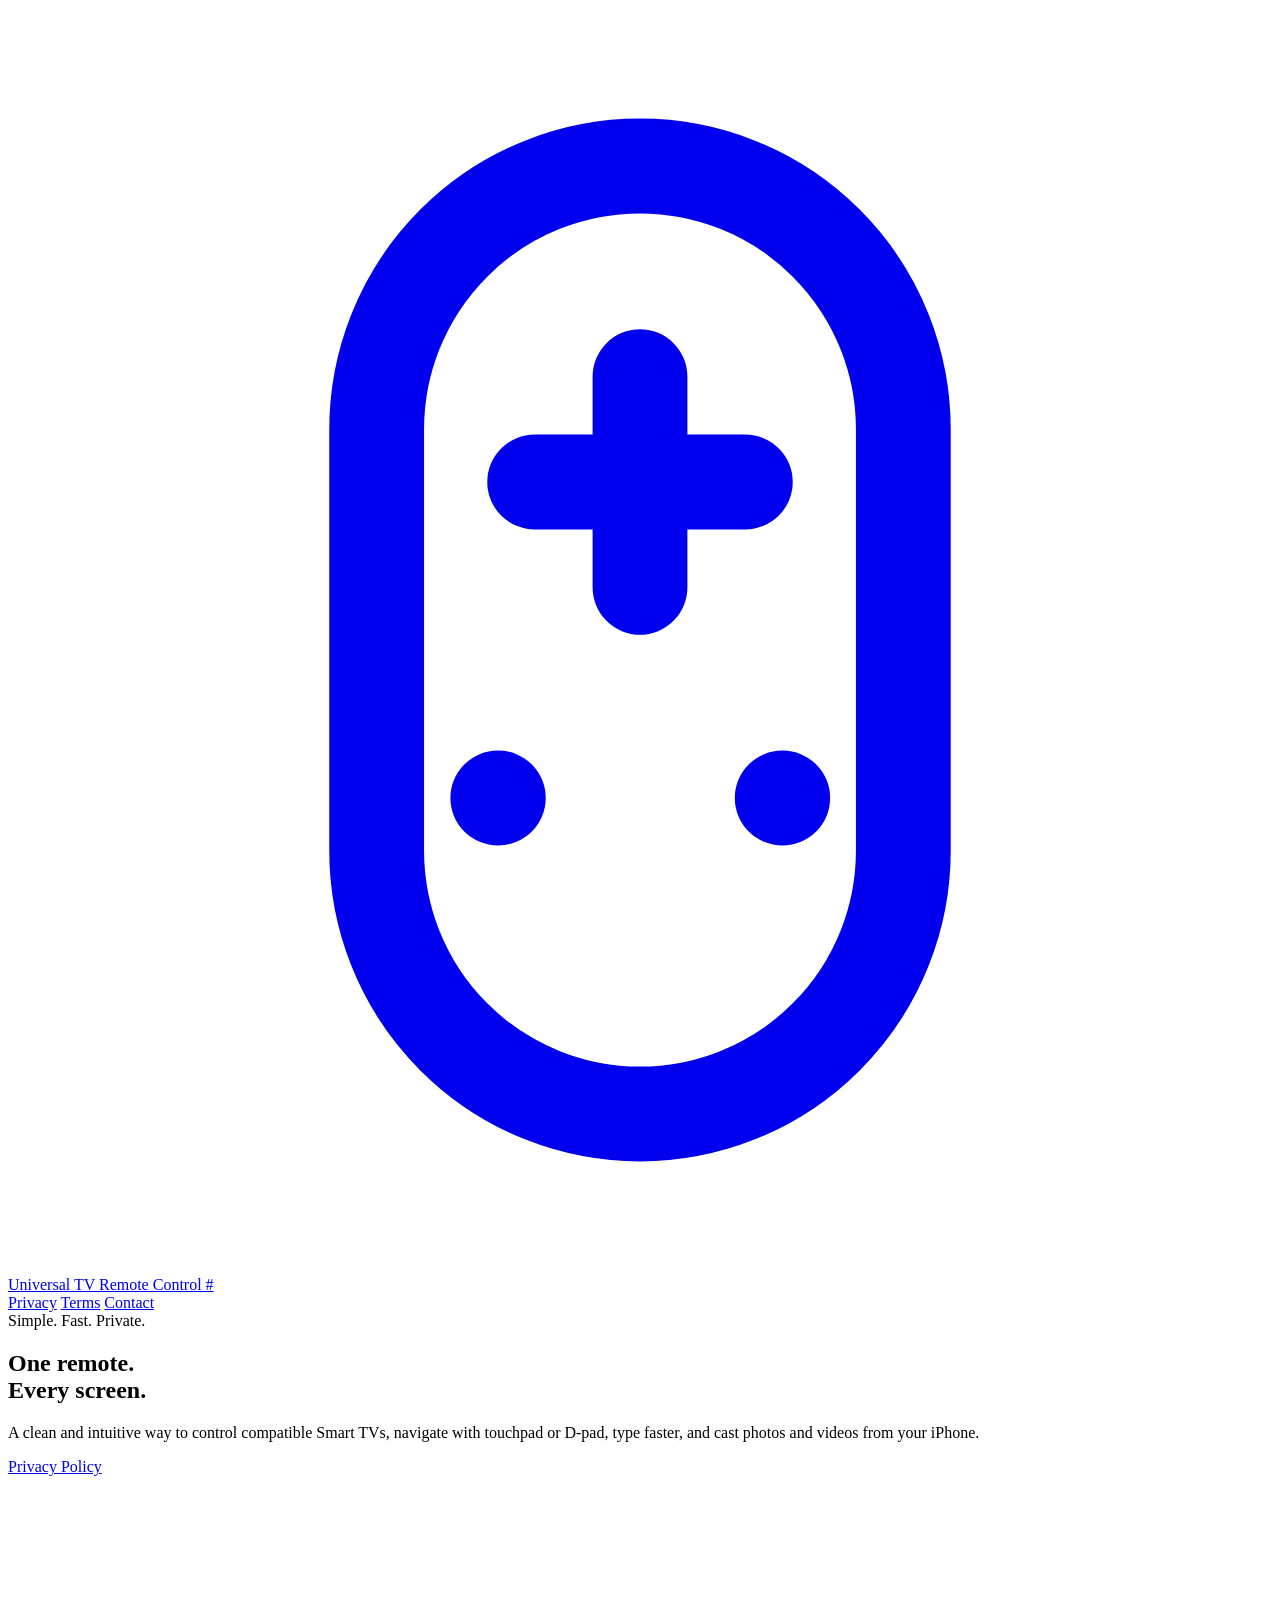
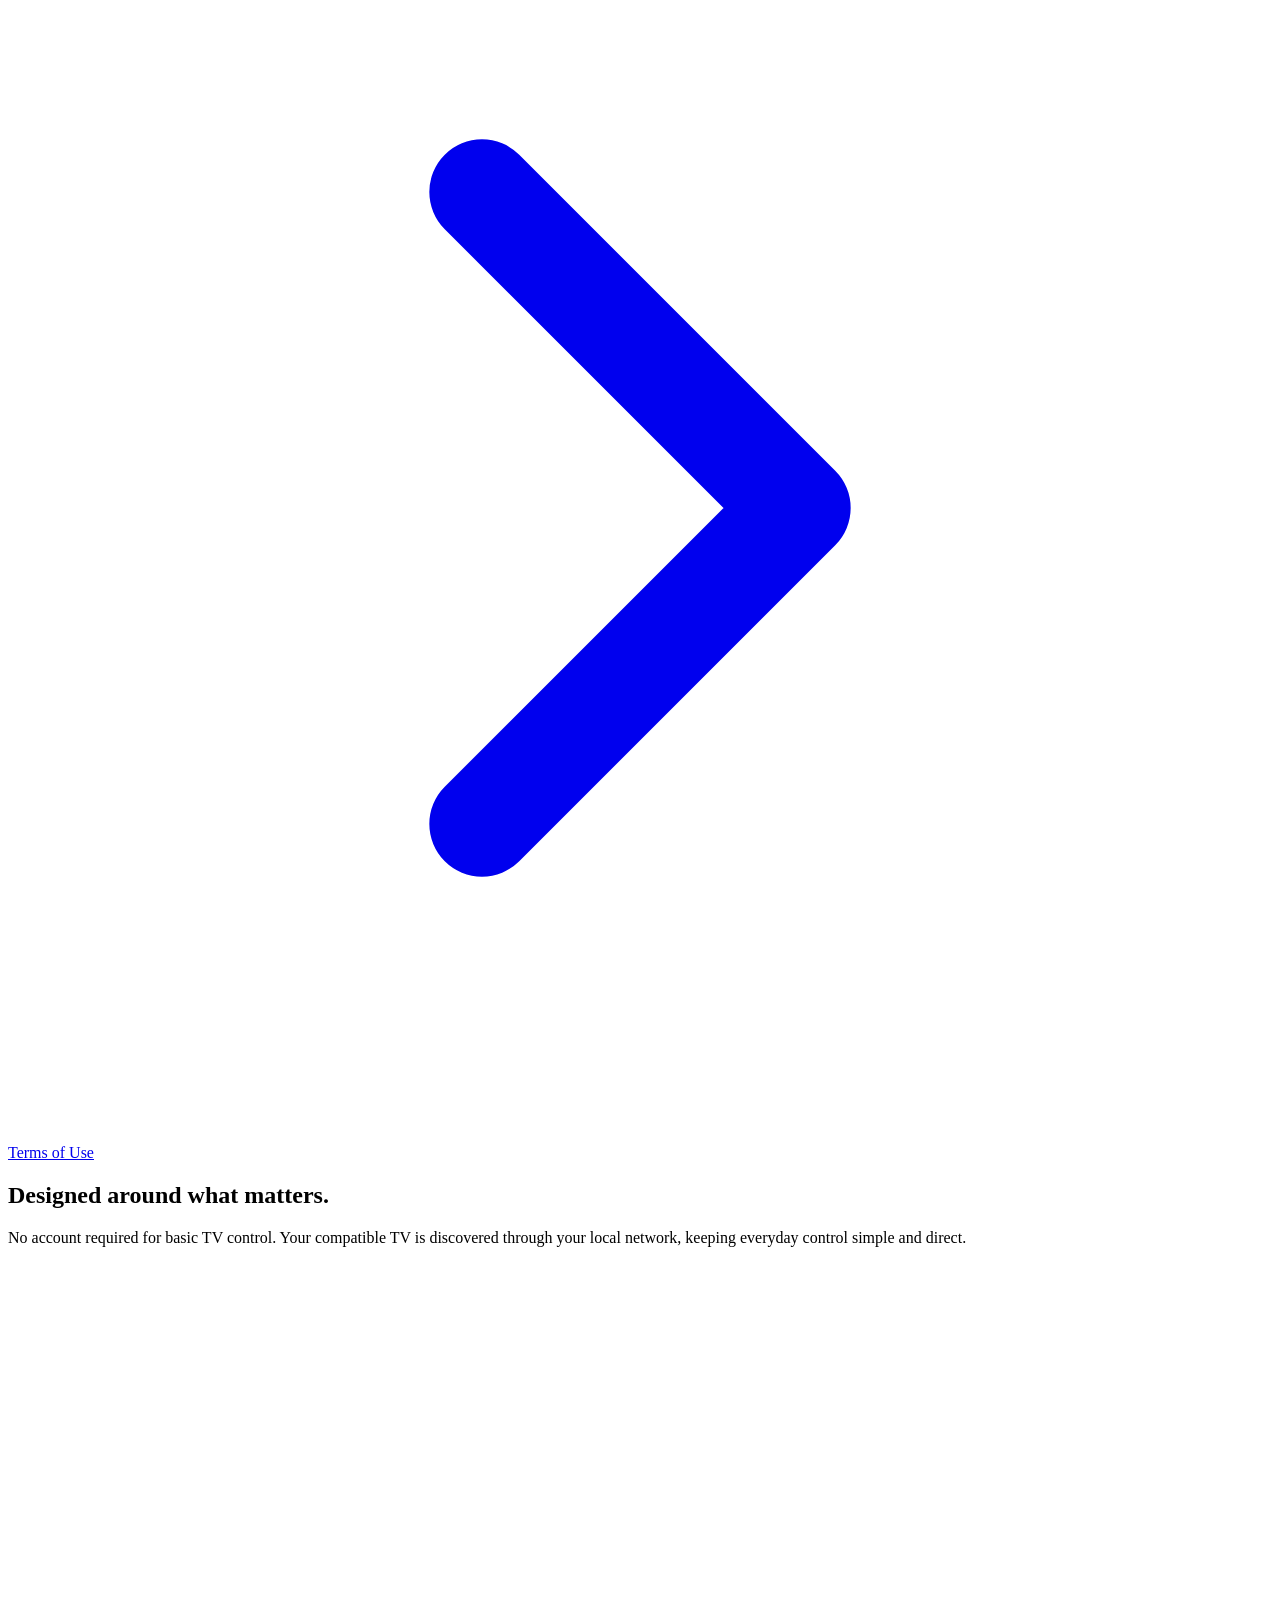
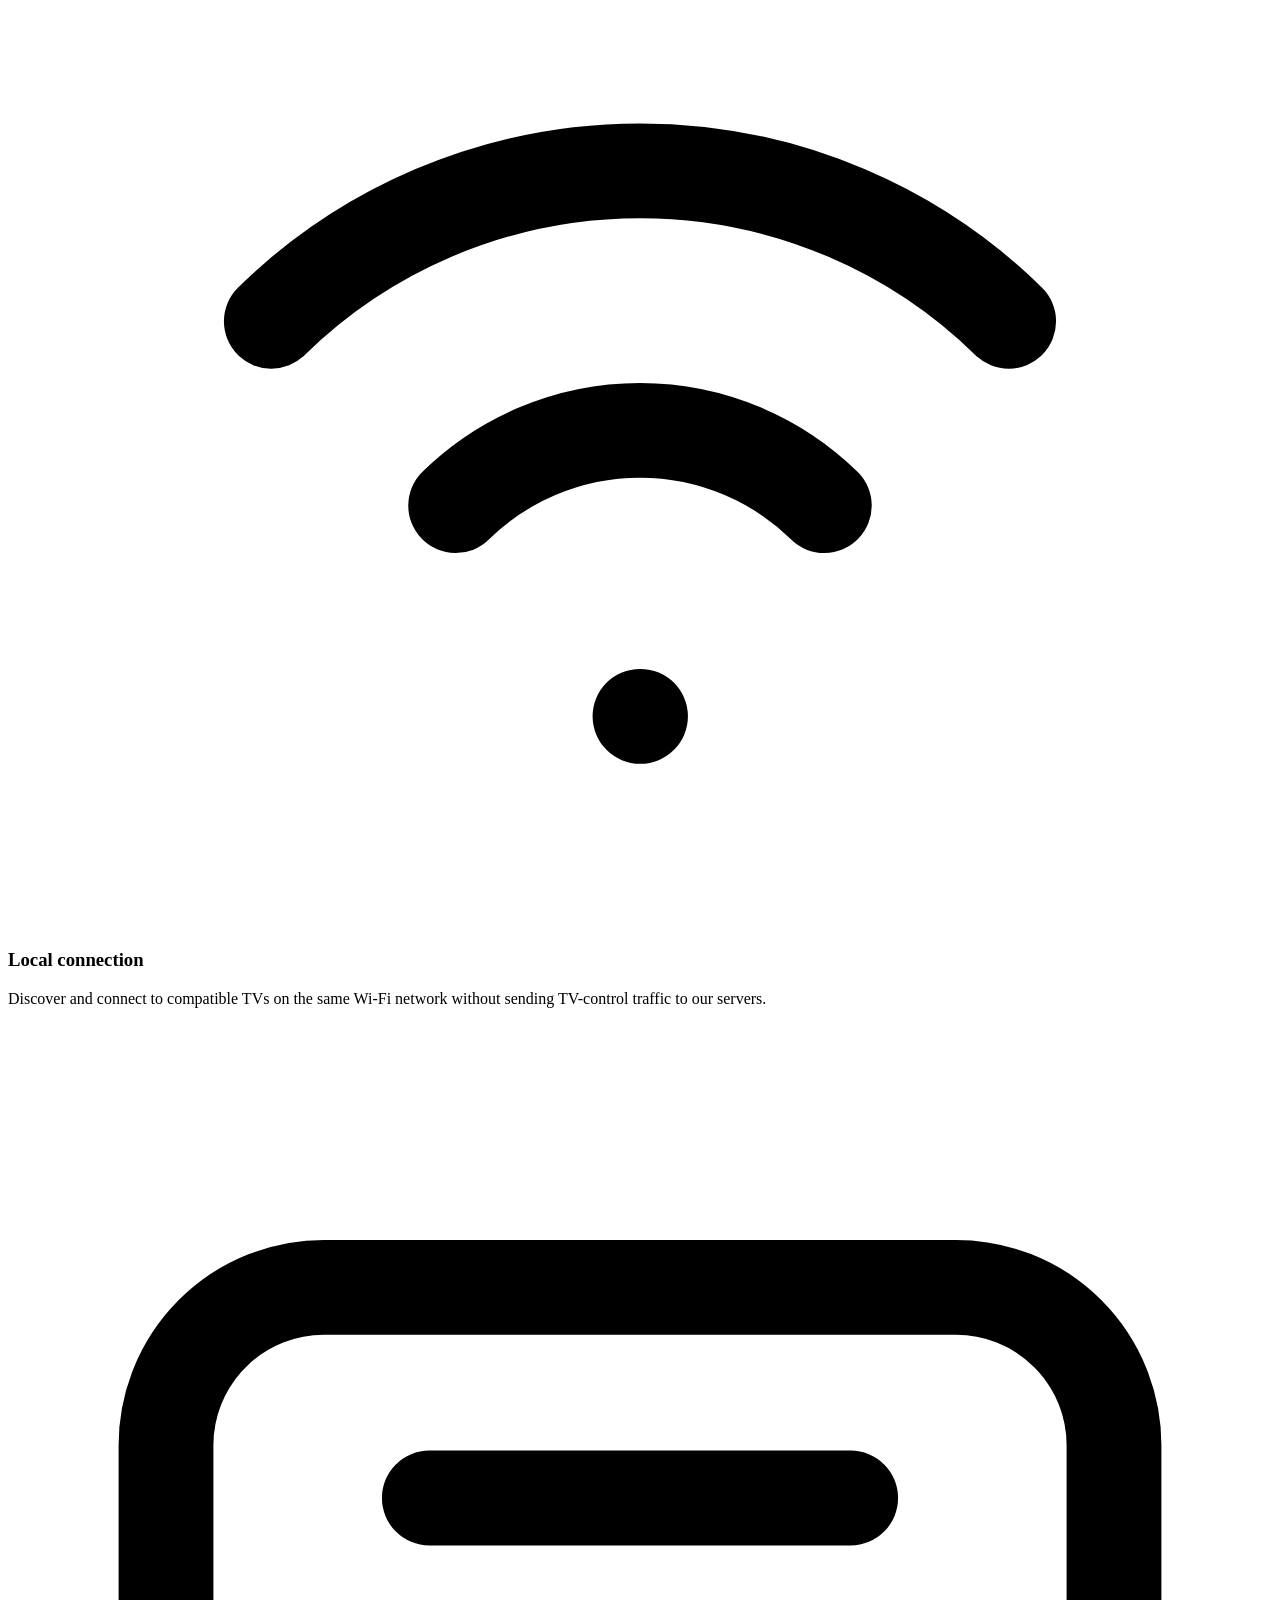
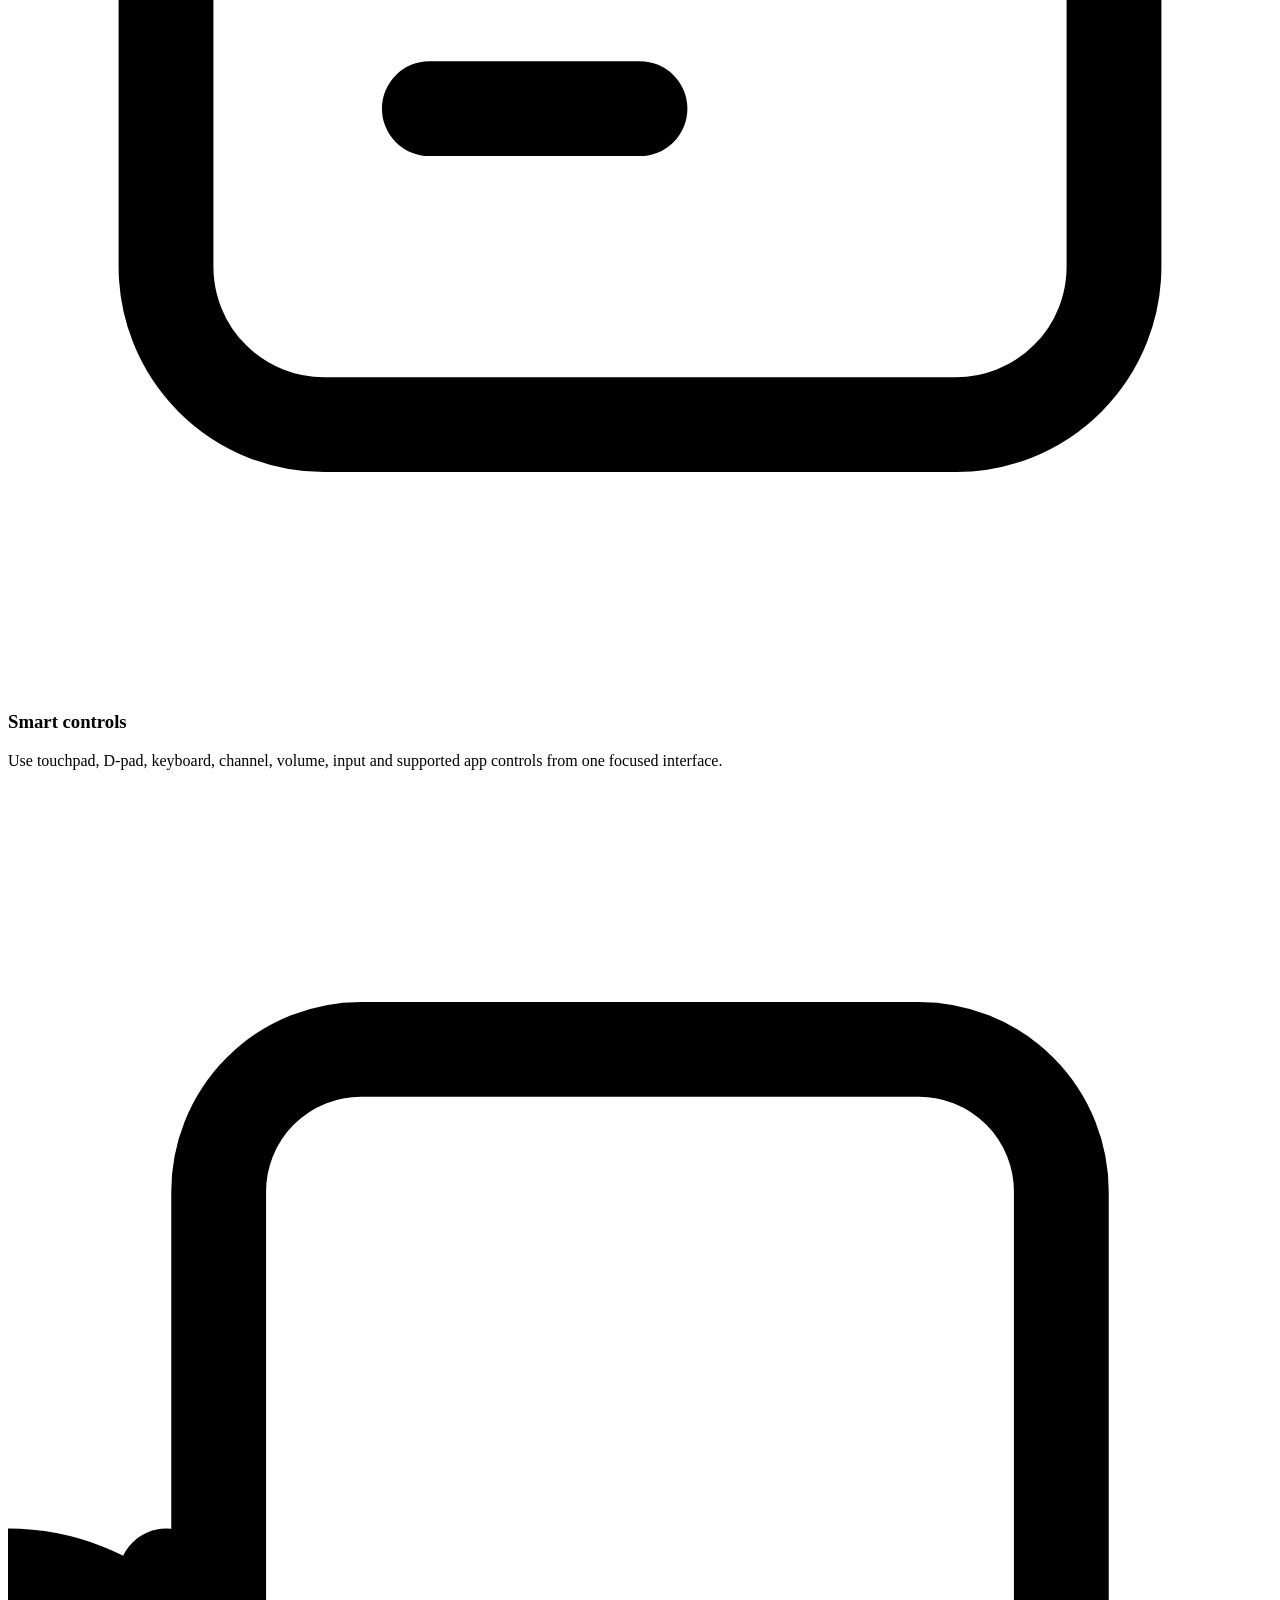
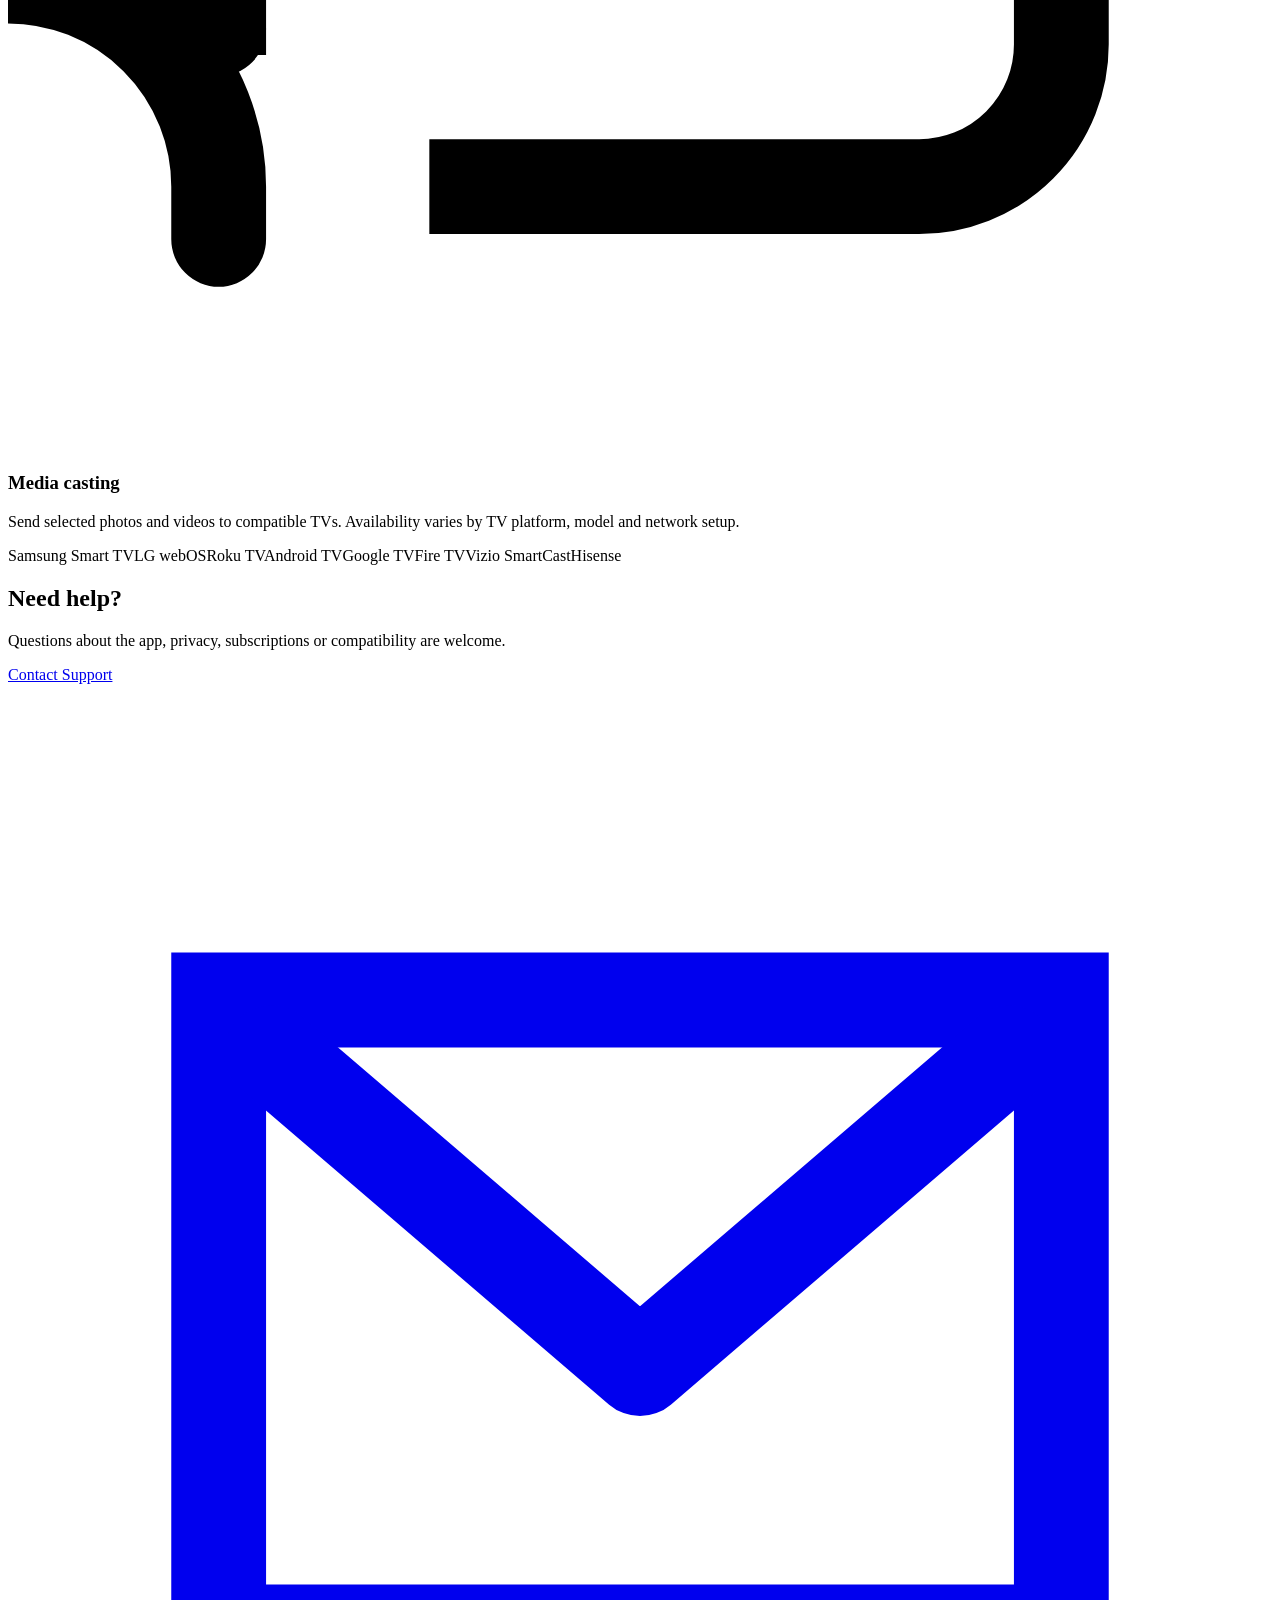
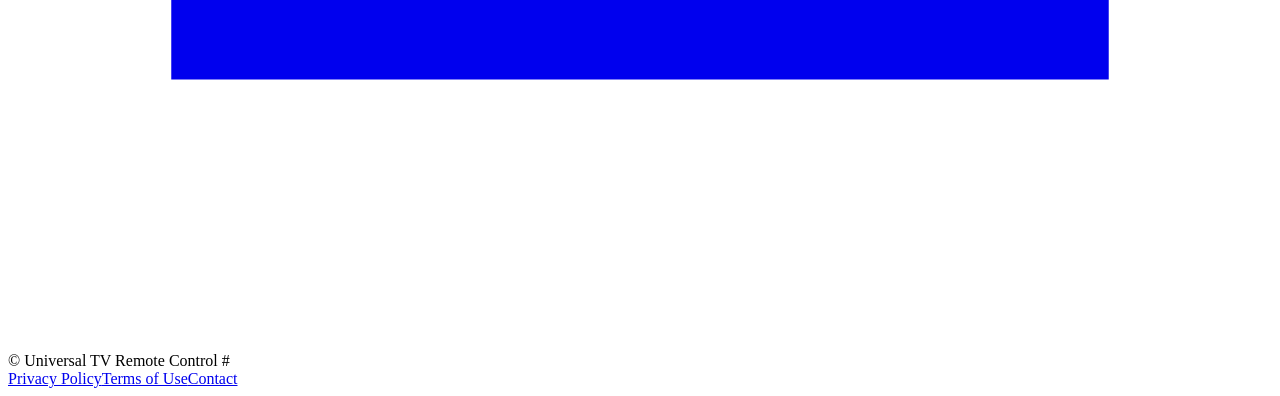
==== index.html @ 68025828 "Add files via upload" ====
<!doctype html>
<html lang="en">
<head>
  <meta charset="utf-8">
  <meta name="viewport" content="width=device-width, initial-scale=1">
  <meta name="description" content="Official support, Privacy Policy and Terms of Use for Universal TV Remote Control #.">
  <meta name="theme-color" content="#1463ff">
  <title>Universal TV Remote Control #</title>
  <link rel="icon" href="assets/favicon.svg" type="image/svg+xml">
  <link rel="stylesheet" href="assets/styles.css">
</head>
<body>
  <header class="site-header">
    <div class="wrap nav">
      <a class="brand" href="index.html" aria-label="Universal TV Remote Control home">
        <span class="brand-mark" aria-hidden="true">
          <svg viewBox="0 0 24 24" fill="none"><path d="M12 3a5 5 0 0 0-5 5v8a5 5 0 0 0 10 0V8a5 5 0 0 0-5-5Z" stroke="currentColor" stroke-width="1.8"/><path d="M12 7v4m-2-2h4M9.3 15h.01m5.39 0h.01" stroke="currentColor" stroke-width="1.8" stroke-linecap="round"/></svg>
        </span>
        <span>Universal TV Remote Control #</span>
      </a>
      <nav class="nav-links" aria-label="Primary navigation">
        <a href="privacy.html">Privacy</a>
        <a href="terms.html">Terms</a>
        <a class="contact-nav" data-contact data-subject="Universal TV Remote Control Support" href="#contact">Contact</a>
      </nav>
    </div>
  </header>

  <main>
    <section class="hero">
      <div class="wrap hero-grid">
        <div>
          <span class="eyebrow"><span class="dot"></span> Simple. Fast. Private.</span>
          <h1>One remote.<br>Every screen.</h1>
          <p class="lead">A clean and intuitive way to control compatible Smart TVs, navigate with touchpad or D-pad, type faster, and cast photos and videos from your iPhone.</p>
          <div class="actions">
            <a class="btn btn-primary" href="privacy.html">Privacy Policy
              <svg viewBox="0 0 24 24" fill="none"><path d="m9 18 6-6-6-6" stroke="currentColor" stroke-width="2" stroke-linecap="round" stroke-linejoin="round"/></svg>
            </a>
            <a class="btn btn-secondary" href="terms.html">Terms of Use</a>
          </div>
        </div>
        <div class="remote-card" aria-hidden="true">
          <div class="remote">
            <div class="remote-top"><span class="remote-power"></span><span class="remote-led"></span></div>
            <div class="dpad"><span class="dpad-center"></span></div>
            <div class="remote-row"><span class="remote-key"></span><span class="remote-key"></span><span class="remote-key"></span></div>
            <div class="remote-row"><span class="remote-key"></span><span class="remote-key"></span><span class="remote-key"></span></div>
            <div class="remote-wide"></div>
          </div>
        </div>
      </div>
    </section>

    <section class="section">
      <div class="wrap">
        <div class="section-head">
          <h2>Designed around what matters.</h2>
          <p>No account required for basic TV control. Your compatible TV is discovered through your local network, keeping everyday control simple and direct.</p>
        </div>
        <div class="feature-grid">
          <article class="card">
            <span class="icon-box" aria-hidden="true"><svg viewBox="0 0 24 24" fill="none"><path d="M5 12.5a10 10 0 0 1 14 0M8.5 16a5 5 0 0 1 7 0M12 20h.01" stroke="currentColor" stroke-width="1.8" stroke-linecap="round"/></svg></span>
            <h3>Local connection</h3>
            <p>Discover and connect to compatible TVs on the same Wi-Fi network without sending TV-control traffic to our servers.</p>
          </article>
          <article class="card">
            <span class="icon-box" aria-hidden="true"><svg viewBox="0 0 24 24" fill="none"><rect x="3" y="5" width="18" height="14" rx="3" stroke="currentColor" stroke-width="1.8"/><path d="M8 9h8M8 13h4" stroke="currentColor" stroke-width="1.8" stroke-linecap="round"/></svg></span>
            <h3>Smart controls</h3>
            <p>Use touchpad, D-pad, keyboard, channel, volume, input and supported app controls from one focused interface.</p>
          </article>
          <article class="card">
            <span class="icon-box" aria-hidden="true"><svg viewBox="0 0 24 24" fill="none"><path d="M4 16.5V7.7A2.7 2.7 0 0 1 6.7 5h10.6A2.7 2.7 0 0 1 20 7.7v8.6a2.7 2.7 0 0 1-2.7 2.7H8" stroke="currentColor" stroke-width="1.8"/><path d="M4 20v-1a4 4 0 0 0-4-4m4 1a1 1 0 0 0-1-1" stroke="currentColor" stroke-width="1.8" stroke-linecap="round"/></svg></span>
            <h3>Media casting</h3>
            <p>Send selected photos and videos to compatible TVs. Availability varies by TV platform, model and network setup.</p>
          </article>
        </div>
        <div class="platforms" aria-label="Supported platforms">
          <span class="platform">Samsung Smart TV</span><span class="platform">LG webOS</span><span class="platform">Roku TV</span><span class="platform">Android TV</span><span class="platform">Google TV</span><span class="platform">Fire TV</span><span class="platform">Vizio SmartCast</span><span class="platform">Hisense</span>
        </div>
      </div>
    </section>

    <section id="contact" class="contact-band">
      <div class="wrap">
        <div class="contact-box">
          <div><h2>Need help?</h2><p>Questions about the app, privacy, subscriptions or compatibility are welcome.</p></div>
          <a class="btn" data-contact data-subject="Universal TV Remote Control Support" href="#contact">Contact Support
            <svg viewBox="0 0 24 24" fill="none"><path d="M4 6h16v12H4z" stroke="currentColor" stroke-width="1.8"/><path d="m5 7 7 6 7-6" stroke="currentColor" stroke-width="1.8" stroke-linecap="round" stroke-linejoin="round"/></svg>
          </a>
        </div>
      </div>
    </section>
  </main>

  <footer>
    <div class="wrap footer-row">
      <span>© <span data-year></span> Universal TV Remote Control #</span>
      <div class="footer-links"><a href="privacy.html">Privacy Policy</a><a href="terms.html">Terms of Use</a><a data-contact href="#contact">Contact</a></div>
    </div>
  </footer>
  <script src="assets/site.js"></script>
</body>
</html>
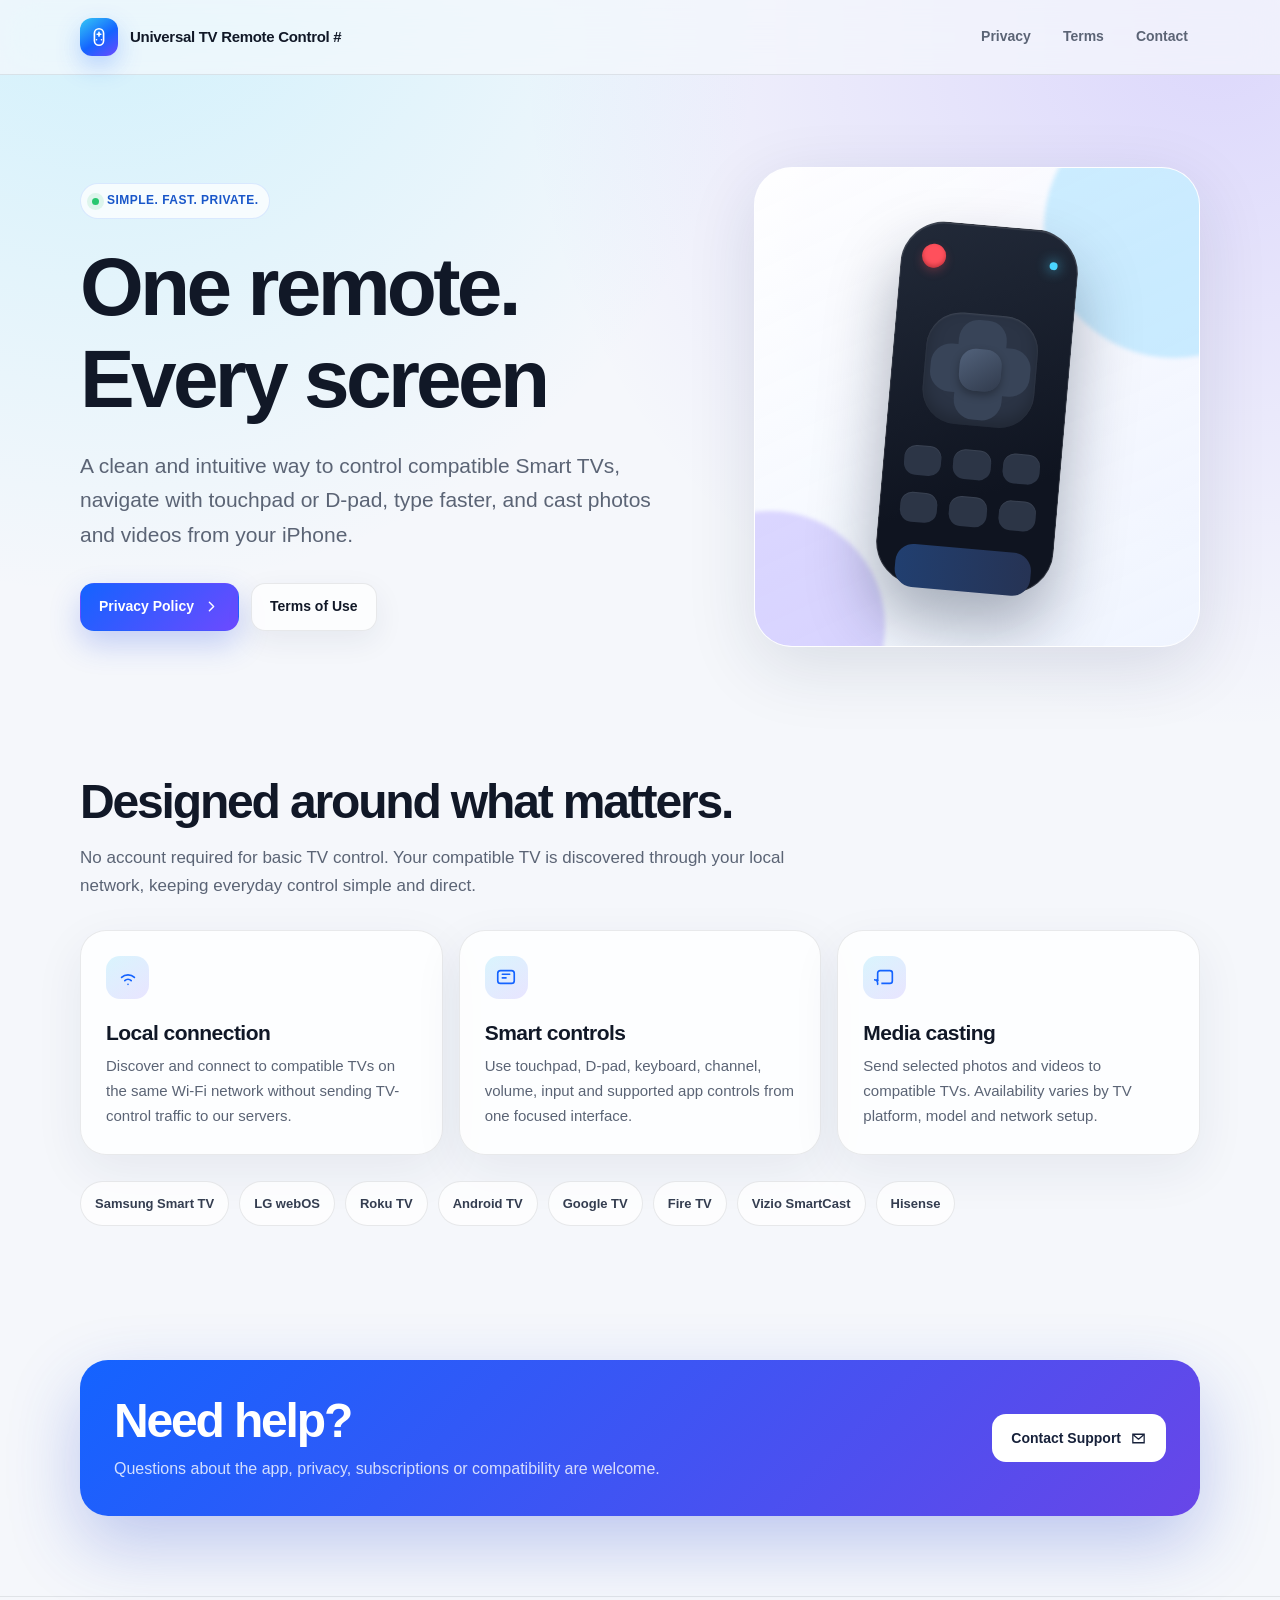
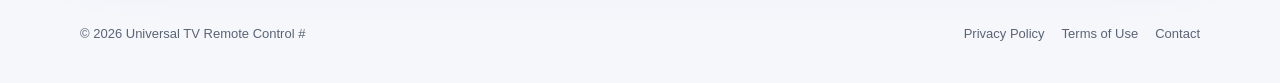
==== commit d95a2ca0: "Update index.html" ====
--- a/index.html
+++ b/index.html
@@ -31,7 +31,7 @@
       <div class="wrap hero-grid">
         <div>
           <span class="eyebrow"><span class="dot"></span> Simple. Fast. Private.</span>
-          <h1>One remote.<br>Every screen.</h1>
+          <h1>One remote.<br>Every screen</h1>
           <p class="lead">A clean and intuitive way to control compatible Smart TVs, navigate with touchpad or D-pad, type faster, and cast photos and videos from your iPhone.</p>
           <div class="actions">
             <a class="btn btn-primary" href="privacy.html">Privacy Policy
--- a/assets/styles.css
+++ b/assets/styles.css
@@ -0,0 +1,275 @@
+:root {
+  --bg: #f5f7fb;
+  --surface: rgba(255,255,255,.82);
+  --surface-solid: #ffffff;
+  --text: #111827;
+  --muted: #5b6475;
+  --line: rgba(17,24,39,.09);
+  --primary: #1463ff;
+  --primary-2: #6d4aff;
+  --shadow: 0 20px 70px rgba(25, 38, 78, .12);
+  --radius: 26px;
+  --max: 1120px;
+}
+
+* { box-sizing: border-box; }
+html { scroll-behavior: smooth; }
+body {
+  margin: 0;
+  color: var(--text);
+  background:
+    radial-gradient(circle at 8% -5%, rgba(69, 217, 255, .22), transparent 32%),
+    radial-gradient(circle at 95% 2%, rgba(109, 74, 255, .18), transparent 34%),
+    var(--bg);
+  font-family: -apple-system, BlinkMacSystemFont, "SF Pro Display", "SF Pro Text", Inter, Segoe UI, Roboto, Helvetica, Arial, sans-serif;
+  line-height: 1.65;
+  -webkit-font-smoothing: antialiased;
+}
+
+a { color: inherit; }
+button, a { -webkit-tap-highlight-color: transparent; }
+
+.wrap { width: min(calc(100% - 40px), var(--max)); margin: 0 auto; }
+
+.site-header {
+  position: sticky;
+  top: 0;
+  z-index: 50;
+  backdrop-filter: blur(18px) saturate(150%);
+  -webkit-backdrop-filter: blur(18px) saturate(150%);
+  background: rgba(245,247,251,.76);
+  border-bottom: 1px solid var(--line);
+}
+
+.nav {
+  min-height: 74px;
+  display: flex;
+  align-items: center;
+  justify-content: space-between;
+  gap: 24px;
+}
+
+.brand {
+  display: inline-flex;
+  align-items: center;
+  gap: 12px;
+  text-decoration: none;
+  font-size: 15px;
+  font-weight: 760;
+  letter-spacing: -.02em;
+}
+
+.brand-mark {
+  width: 38px;
+  height: 38px;
+  border-radius: 12px;
+  display: grid;
+  place-items: center;
+  color: #fff;
+  background: linear-gradient(145deg, #34c9f5, var(--primary) 55%, var(--primary-2));
+  box-shadow: 0 10px 24px rgba(20,99,255,.25);
+}
+
+.brand-mark svg { width: 22px; height: 22px; }
+
+.nav-links { display: flex; align-items: center; gap: 8px; }
+.nav-links a {
+  text-decoration: none;
+  font-size: 14px;
+  font-weight: 650;
+  color: var(--muted);
+  padding: 9px 12px;
+  border-radius: 11px;
+}
+.nav-links a:hover, .nav-links a[aria-current="page"] { color: var(--text); background: rgba(255,255,255,.72); }
+
+.hero { padding: 92px 0 58px; }
+.hero-grid { display: grid; grid-template-columns: minmax(0, 1.15fr) minmax(300px, .85fr); align-items: center; gap: 70px; }
+.eyebrow {
+  display: inline-flex;
+  align-items: center;
+  gap: 8px;
+  padding: 7px 11px;
+  border: 1px solid rgba(20,99,255,.13);
+  border-radius: 999px;
+  color: #1856c9;
+  background: rgba(255,255,255,.72);
+  font-size: 12px;
+  font-weight: 760;
+  letter-spacing: .04em;
+  text-transform: uppercase;
+}
+.dot { width: 7px; height: 7px; border-radius: 99px; background: #28c76f; box-shadow: 0 0 0 5px rgba(40,199,111,.12); }
+
+h1, h2, h3 { margin: 0; line-height: 1.12; letter-spacing: -.045em; }
+h1 { margin-top: 22px; font-size: clamp(44px, 7vw, 82px); max-width: 850px; }
+h2 { font-size: clamp(30px, 4vw, 48px); }
+h3 { font-size: 21px; letter-spacing: -.025em; }
+.lead { margin: 24px 0 0; max-width: 720px; color: var(--muted); font-size: clamp(18px, 2vw, 21px); }
+
+.actions { margin-top: 30px; display: flex; flex-wrap: wrap; gap: 12px; }
+.btn {
+  min-height: 48px;
+  display: inline-flex;
+  align-items: center;
+  justify-content: center;
+  gap: 9px;
+  padding: 0 18px;
+  border-radius: 14px;
+  text-decoration: none;
+  font-size: 14px;
+  font-weight: 750;
+  border: 1px solid transparent;
+  cursor: pointer;
+  transition: transform .2s ease, box-shadow .2s ease, background .2s ease;
+}
+.btn:hover { transform: translateY(-2px); }
+.btn-primary { color: #fff; background: linear-gradient(135deg, var(--primary), var(--primary-2)); box-shadow: 0 13px 30px rgba(42,85,230,.25); }
+.btn-secondary { background: rgba(255,255,255,.72); border-color: var(--line); box-shadow: 0 10px 30px rgba(28,42,82,.07); }
+.btn svg { width: 17px; height: 17px; }
+
+.remote-card {
+  min-height: 480px;
+  position: relative;
+  overflow: hidden;
+  display: grid;
+  place-items: center;
+  background: linear-gradient(155deg, rgba(255,255,255,.91), rgba(239,245,255,.82));
+  border: 1px solid rgba(255,255,255,.9);
+  border-radius: 38px;
+  box-shadow: var(--shadow);
+}
+.remote-card::before, .remote-card::after { content: ""; position: absolute; border-radius: 999px; filter: blur(2px); }
+.remote-card::before { width: 260px; height: 260px; right: -105px; top: -70px; background: rgba(86,201,255,.28); }
+.remote-card::after { width: 230px; height: 230px; left: -100px; bottom: -95px; background: rgba(108,72,255,.20); }
+.remote {
+  width: 178px;
+  height: 365px;
+  position: relative;
+  z-index: 2;
+  padding: 22px 20px;
+  border-radius: 44px;
+  background: linear-gradient(160deg, #222a39, #0f1420 72%);
+  border: 1px solid rgba(255,255,255,.14);
+  box-shadow: 0 35px 65px rgba(14,25,50,.34), inset 0 1px 1px rgba(255,255,255,.13);
+  transform: rotate(5deg);
+}
+.remote-top { display: flex; justify-content: space-between; align-items: center; }
+.remote-power { width: 24px; height: 24px; border-radius: 99px; background: #ff505c; box-shadow: inset 0 -2px 4px rgba(75,0,7,.35), 0 4px 10px rgba(255,80,92,.25); }
+.remote-led { width: 8px; height: 8px; border-radius: 99px; background: #4ad5ff; box-shadow: 0 0 13px #4ad5ff; }
+.dpad { width: 112px; height: 112px; margin: 42px auto 24px; position: relative; border-radius: 35px; background: #2b3445; box-shadow: inset 0 -7px 16px rgba(0,0,0,.25), inset 0 1px 2px rgba(255,255,255,.12); }
+.dpad::before, .dpad::after { content: ""; position: absolute; inset: 50% auto auto 50%; transform: translate(-50%,-50%); background: #384458; border-radius: 20px; }
+.dpad::before { width: 48px; height: 100px; }
+.dpad::after { width: 100px; height: 48px; }
+.dpad-center { position: absolute; z-index: 2; inset: 50% auto auto 50%; transform: translate(-50%,-50%); width: 42px; height: 42px; border-radius: 16px; background: linear-gradient(145deg,#52627b,#313b4d); box-shadow: 0 4px 8px rgba(0,0,0,.3); }
+.remote-row { display: grid; grid-template-columns: repeat(3,1fr); gap: 12px; margin-top: 17px; }
+.remote-key { height: 30px; border-radius: 12px; background: #2c3546; box-shadow: inset 0 1px 1px rgba(255,255,255,.07); }
+.remote-wide { width: 100%; height: 43px; margin-top: 22px; border-radius: 18px; background: linear-gradient(90deg,#213f70,#263354); }
+
+.section { padding: 70px 0; }
+.section-head { max-width: 760px; margin-bottom: 30px; }
+.section-head p { color: var(--muted); margin: 15px 0 0; font-size: 17px; }
+
+.feature-grid { display: grid; grid-template-columns: repeat(3,1fr); gap: 16px; }
+.card {
+  padding: 25px;
+  border-radius: var(--radius);
+  border: 1px solid var(--line);
+  background: var(--surface);
+  box-shadow: 0 16px 50px rgba(30,44,85,.07);
+}
+.icon-box { width: 43px; height: 43px; display: grid; place-items: center; border-radius: 14px; background: linear-gradient(145deg, rgba(52,201,245,.18), rgba(109,74,255,.14)); color: var(--primary); }
+.icon-box svg { width: 22px; height: 22px; }
+.card h3 { margin-top: 22px; }
+.card p { margin: 10px 0 0; color: var(--muted); font-size: 15px; }
+
+.platforms { display: flex; flex-wrap: wrap; gap: 10px; margin-top: 26px; }
+.platform { padding: 11px 14px; border-radius: 999px; background: rgba(255,255,255,.74); border: 1px solid var(--line); font-size: 13px; font-weight: 720; color: #343d50; }
+
+.legal-hero { padding: 70px 0 38px; }
+.legal-hero h1 { font-size: clamp(40px, 7vw, 66px); }
+.meta { margin-top: 16px; color: var(--muted); font-size: 14px; }
+
+.legal-layout { display: grid; grid-template-columns: 250px minmax(0,1fr); gap: 34px; align-items: start; padding: 20px 0 88px; }
+.toc { position: sticky; top: 100px; padding: 18px; border: 1px solid var(--line); border-radius: 20px; background: rgba(255,255,255,.65); }
+.toc-title { font-size: 12px; font-weight: 800; text-transform: uppercase; letter-spacing: .08em; color: #7a8495; margin-bottom: 10px; }
+.toc a { display: block; padding: 7px 8px; color: var(--muted); text-decoration: none; font-size: 13px; border-radius: 9px; }
+.toc a:hover { color: var(--text); background: rgba(255,255,255,.86); }
+
+.legal-content { min-width: 0; }
+.legal-card { padding: clamp(24px, 5vw, 54px); border-radius: 30px; border: 1px solid var(--line); background: rgba(255,255,255,.83); box-shadow: var(--shadow); }
+.legal-card section { scroll-margin-top: 106px; }
+.legal-card section + section { margin-top: 42px; padding-top: 42px; border-top: 1px solid var(--line); }
+.legal-card h2 { font-size: 27px; margin-bottom: 14px; }
+.legal-card h3 { margin-top: 24px; font-size: 18px; }
+.legal-card p, .legal-card li { color: #454f61; }
+.legal-card ul { padding-left: 21px; }
+.legal-card li + li { margin-top: 8px; }
+.notice { margin: 22px 0; padding: 18px 19px; border-radius: 17px; background: #f1f6ff; border: 1px solid #dce9ff; color: #25476f; }
+.notice strong { color: #173d70; }
+.inline-link { color: #185bd8; font-weight: 650; text-underline-offset: 3px; }
+
+.contact-band { padding: 64px 0 80px; }
+.contact-box { display: flex; align-items: center; justify-content: space-between; gap: 30px; padding: 34px; border-radius: 28px; color: #fff; background: linear-gradient(135deg,#1463ff,#6846e8); box-shadow: 0 28px 70px rgba(42,76,209,.28); }
+.contact-box p { margin: 8px 0 0; opacity: .8; }
+.contact-box .btn { color: #17213a; background: #fff; }
+
+footer { border-top: 1px solid var(--line); padding: 26px 0 38px; color: var(--muted); font-size: 13px; }
+.footer-row { display: flex; align-items: center; justify-content: space-between; gap: 20px; }
+.footer-links { display: flex; gap: 17px; flex-wrap: wrap; }
+.footer-links a { text-decoration: none; }
+.footer-links a:hover { color: var(--text); }
+
+.mobile-menu { display: none; }
+
+@media (max-width: 900px) {
+  .hero { padding-top: 65px; }
+  .hero-grid { grid-template-columns: 1fr; gap: 42px; }
+  .remote-card { min-height: 420px; }
+  .feature-grid { grid-template-columns: 1fr 1fr; }
+  .legal-layout { grid-template-columns: 1fr; }
+  .toc { position: static; display: flex; gap: 4px; overflow-x: auto; white-space: nowrap; }
+  .toc-title { display: none; }
+  .toc a { flex: 0 0 auto; }
+}
+
+@media (max-width: 640px) {
+  .wrap { width: min(calc(100% - 24px), var(--max)); }
+  .nav { min-height: 66px; }
+  .brand span:last-child { display: none; }
+  .nav-links a:not(.contact-nav) { display: none; }
+  h1 { font-size: 44px; }
+  .hero { padding-top: 50px; }
+  .lead { font-size: 17px; }
+  .feature-grid { grid-template-columns: 1fr; }
+  .remote-card { min-height: 380px; border-radius: 28px; }
+  .remote { transform: scale(.88) rotate(5deg); }
+  .legal-hero { padding-top: 48px; }
+  .legal-card { border-radius: 24px; }
+  .contact-box, .footer-row { align-items: flex-start; flex-direction: column; }
+  .contact-box .btn { width: 100%; }
+}
+
+@media (prefers-color-scheme: dark) {
+  :root {
+    --bg: #0b1020;
+    --surface: rgba(17,24,42,.78);
+    --surface-solid: #11182a;
+    --text: #f3f6fb;
+    --muted: #a4aec0;
+    --line: rgba(255,255,255,.09);
+    --shadow: 0 24px 75px rgba(0,0,0,.34);
+  }
+  body { background: radial-gradient(circle at 5% -5%,rgba(0,162,255,.16),transparent 30%), radial-gradient(circle at 95% 0,rgba(99,72,255,.15),transparent 32%),var(--bg); }
+  .site-header { background: rgba(11,16,32,.73); }
+  .nav-links a:hover, .nav-links a[aria-current="page"] { background: rgba(255,255,255,.06); }
+  .eyebrow { color: #8bc1ff; background: rgba(255,255,255,.05); border-color: rgba(110,171,255,.2); }
+  .btn-secondary, .platform, .toc { background: rgba(255,255,255,.05); }
+  .remote-card { background: linear-gradient(155deg, rgba(27,36,59,.93), rgba(11,17,34,.9)); border-color: rgba(255,255,255,.08); }
+  .card, .legal-card { background: rgba(17,24,42,.82); }
+  .card p, .legal-card p, .legal-card li { color: #b2bbca; }
+  .platform { color: #d7ddeb; }
+  .notice { background: rgba(20,99,255,.13); border-color: rgba(82,143,255,.22); color: #bad4ff; }
+  .notice strong { color: #e7f0ff; }
+  .toc a:hover { background: rgba(255,255,255,.05); }
+}
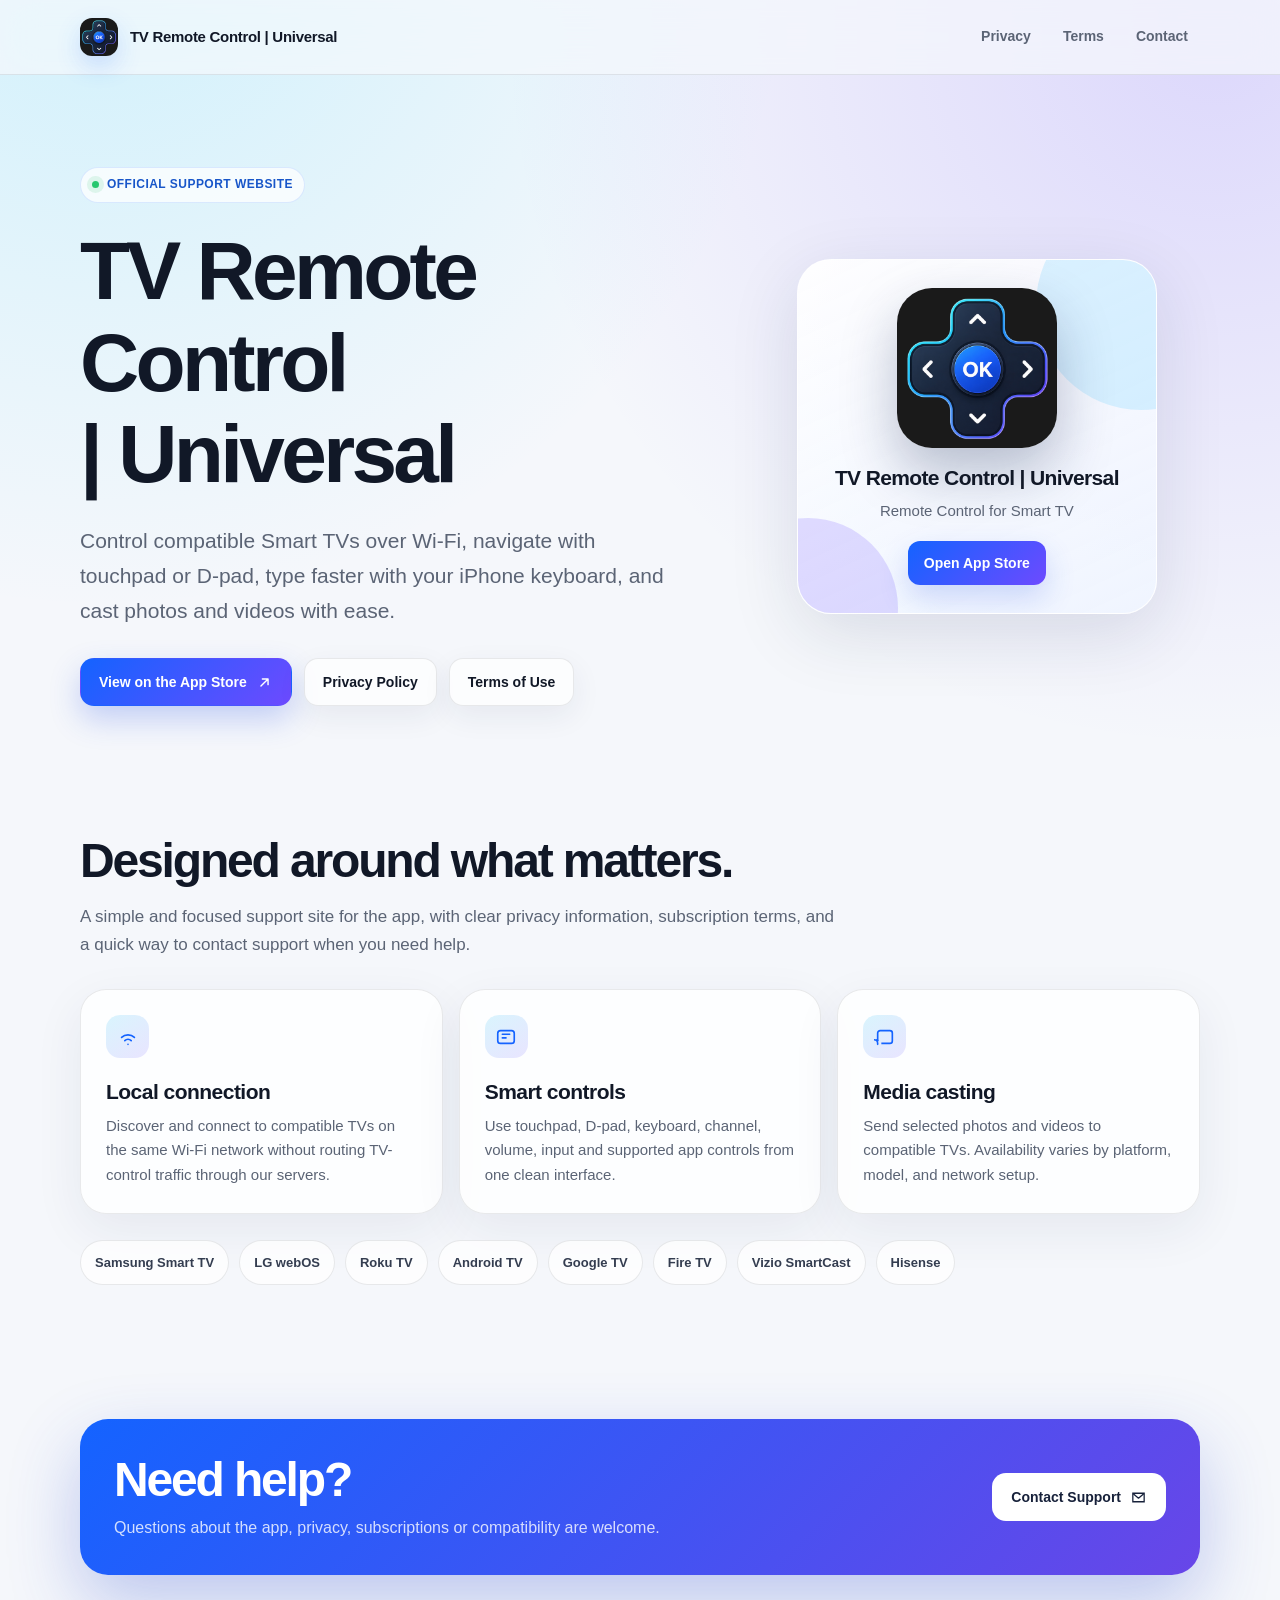
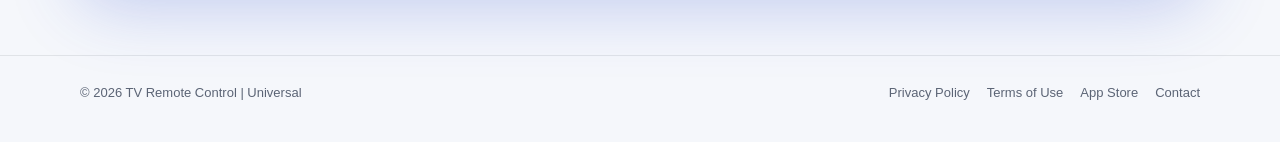
==== commit b63e7847: "Add files via upload" ====
--- a/index.html
+++ b/index.html
@@ -3,25 +3,25 @@
 <head>
   <meta charset="utf-8">
   <meta name="viewport" content="width=device-width, initial-scale=1">
-  <meta name="description" content="Official support, Privacy Policy and Terms of Use for Universal TV Remote Control #.">
+  <meta name="description" content="Official support, Privacy Policy and Terms of Use for TV Remote Control | Universal.">
   <meta name="theme-color" content="#1463ff">
-  <title>Universal TV Remote Control #</title>
+  <title>TV Remote Control | Universal</title>
   <link rel="icon" href="assets/favicon.svg" type="image/svg+xml">
   <link rel="stylesheet" href="assets/styles.css">
 </head>
 <body>
   <header class="site-header">
     <div class="wrap nav">
-      <a class="brand" href="index.html" aria-label="Universal TV Remote Control home">
-        <span class="brand-mark" aria-hidden="true">
-          <svg viewBox="0 0 24 24" fill="none"><path d="M12 3a5 5 0 0 0-5 5v8a5 5 0 0 0 10 0V8a5 5 0 0 0-5-5Z" stroke="currentColor" stroke-width="1.8"/><path d="M12 7v4m-2-2h4M9.3 15h.01m5.39 0h.01" stroke="currentColor" stroke-width="1.8" stroke-linecap="round"/></svg>
+      <a class="brand" href="index.html" aria-label="TV Remote Control | Universal home">
+        <span class="brand-mark brand-mark-image" aria-hidden="true">
+          <img src="assets/app-icon.jpg" alt="">
         </span>
-        <span>Universal TV Remote Control #</span>
+        <span>TV Remote Control | Universal</span>
       </a>
       <nav class="nav-links" aria-label="Primary navigation">
         <a href="privacy.html">Privacy</a>
         <a href="terms.html">Terms</a>
-        <a class="contact-nav" data-contact data-subject="Universal TV Remote Control Support" href="#contact">Contact</a>
+        <a class="contact-nav" data-contact data-subject="TV Remote Control | Universal Support" href="#contact">Contact</a>
       </nav>
     </div>
   </header>
@@ -30,23 +30,25 @@
     <section class="hero">
       <div class="wrap hero-grid">
         <div>
-          <span class="eyebrow"><span class="dot"></span> Simple. Fast. Private.</span>
-          <h1>One remote.<br>Every screen</h1>
-          <p class="lead">A clean and intuitive way to control compatible Smart TVs, navigate with touchpad or D-pad, type faster, and cast photos and videos from your iPhone.</p>
+          <span class="eyebrow"><span class="dot"></span> Official support website</span>
+          <h1>TV Remote Control<br>| Universal</h1>
+          <p class="lead">Control compatible Smart TVs over Wi-Fi, navigate with touchpad or D-pad, type faster with your iPhone keyboard, and cast photos and videos with ease.</p>
           <div class="actions">
-            <a class="btn btn-primary" href="privacy.html">Privacy Policy
-              <svg viewBox="0 0 24 24" fill="none"><path d="m9 18 6-6-6-6" stroke="currentColor" stroke-width="2" stroke-linecap="round" stroke-linejoin="round"/></svg>
+            <a class="btn btn-primary" href="https://apps.apple.com/app/id6790820461" target="_blank" rel="noopener noreferrer">View on the App Store
+              <svg viewBox="0 0 24 24" fill="none"><path d="M7 17 17 7M9 7h8v8" stroke="currentColor" stroke-width="2" stroke-linecap="round" stroke-linejoin="round"/></svg>
             </a>
+            <a class="btn btn-secondary" href="privacy.html">Privacy Policy</a>
             <a class="btn btn-secondary" href="terms.html">Terms of Use</a>
           </div>
         </div>
-        <div class="remote-card" aria-hidden="true">
-          <div class="remote">
-            <div class="remote-top"><span class="remote-power"></span><span class="remote-led"></span></div>
-            <div class="dpad"><span class="dpad-center"></span></div>
-            <div class="remote-row"><span class="remote-key"></span><span class="remote-key"></span><span class="remote-key"></span></div>
-            <div class="remote-row"><span class="remote-key"></span><span class="remote-key"></span><span class="remote-key"></span></div>
-            <div class="remote-wide"></div>
+        <div class="app-showcase" aria-label="TV Remote Control | Universal app icon preview">
+          <div class="app-card">
+            <img class="app-icon-large" src="assets/app-icon.jpg" alt="TV Remote Control | Universal app icon">
+            <div class="app-meta">
+              <div class="app-name">TV Remote Control | Universal</div>
+              <div class="app-sub">Remote Control for Smart TV</div>
+            </div>
+            <a class="store-link" href="https://apps.apple.com/app/id6790820461" target="_blank" rel="noopener noreferrer">Open App Store</a>
           </div>
         </div>
       </div>
@@ -56,23 +58,23 @@
       <div class="wrap">
         <div class="section-head">
           <h2>Designed around what matters.</h2>
-          <p>No account required for basic TV control. Your compatible TV is discovered through your local network, keeping everyday control simple and direct.</p>
+          <p>A simple and focused support site for the app, with clear privacy information, subscription terms, and a quick way to contact support when you need help.</p>
         </div>
         <div class="feature-grid">
           <article class="card">
             <span class="icon-box" aria-hidden="true"><svg viewBox="0 0 24 24" fill="none"><path d="M5 12.5a10 10 0 0 1 14 0M8.5 16a5 5 0 0 1 7 0M12 20h.01" stroke="currentColor" stroke-width="1.8" stroke-linecap="round"/></svg></span>
             <h3>Local connection</h3>
-            <p>Discover and connect to compatible TVs on the same Wi-Fi network without sending TV-control traffic to our servers.</p>
+            <p>Discover and connect to compatible TVs on the same Wi-Fi network without routing TV-control traffic through our servers.</p>
           </article>
           <article class="card">
             <span class="icon-box" aria-hidden="true"><svg viewBox="0 0 24 24" fill="none"><rect x="3" y="5" width="18" height="14" rx="3" stroke="currentColor" stroke-width="1.8"/><path d="M8 9h8M8 13h4" stroke="currentColor" stroke-width="1.8" stroke-linecap="round"/></svg></span>
             <h3>Smart controls</h3>
-            <p>Use touchpad, D-pad, keyboard, channel, volume, input and supported app controls from one focused interface.</p>
+            <p>Use touchpad, D-pad, keyboard, channel, volume, input and supported app controls from one clean interface.</p>
           </article>
           <article class="card">
             <span class="icon-box" aria-hidden="true"><svg viewBox="0 0 24 24" fill="none"><path d="M4 16.5V7.7A2.7 2.7 0 0 1 6.7 5h10.6A2.7 2.7 0 0 1 20 7.7v8.6a2.7 2.7 0 0 1-2.7 2.7H8" stroke="currentColor" stroke-width="1.8"/><path d="M4 20v-1a4 4 0 0 0-4-4m4 1a1 1 0 0 0-1-1" stroke="currentColor" stroke-width="1.8" stroke-linecap="round"/></svg></span>
             <h3>Media casting</h3>
-            <p>Send selected photos and videos to compatible TVs. Availability varies by TV platform, model and network setup.</p>
+            <p>Send selected photos and videos to compatible TVs. Availability varies by platform, model, and network setup.</p>
           </article>
         </div>
         <div class="platforms" aria-label="Supported platforms">
@@ -85,7 +87,7 @@
       <div class="wrap">
         <div class="contact-box">
           <div><h2>Need help?</h2><p>Questions about the app, privacy, subscriptions or compatibility are welcome.</p></div>
-          <a class="btn" data-contact data-subject="Universal TV Remote Control Support" href="#contact">Contact Support
+          <a class="btn" data-contact data-subject="TV Remote Control | Universal Support" href="#contact">Contact Support
             <svg viewBox="0 0 24 24" fill="none"><path d="M4 6h16v12H4z" stroke="currentColor" stroke-width="1.8"/><path d="m5 7 7 6 7-6" stroke="currentColor" stroke-width="1.8" stroke-linecap="round" stroke-linejoin="round"/></svg>
           </a>
         </div>
@@ -95,8 +97,8 @@
 
   <footer>
     <div class="wrap footer-row">
-      <span>© <span data-year></span> Universal TV Remote Control #</span>
-      <div class="footer-links"><a href="privacy.html">Privacy Policy</a><a href="terms.html">Terms of Use</a><a data-contact href="#contact">Contact</a></div>
+      <span>© <span data-year></span> TV Remote Control | Universal</span>
+      <div class="footer-links"><a href="privacy.html">Privacy Policy</a><a href="terms.html">Terms of Use</a><a href="https://apps.apple.com/app/id6790820461" target="_blank" rel="noopener noreferrer">App Store</a><a data-contact href="#contact">Contact</a></div>
     </div>
   </footer>
   <script src="assets/site.js"></script>
--- a/assets/styles.css
+++ b/assets/styles.css
@@ -71,6 +71,8 @@
 }
 
 .brand-mark svg { width: 22px; height: 22px; }
+.brand-mark-image { padding: 0; overflow: hidden; background: transparent; box-shadow: 0 10px 24px rgba(20,99,255,.18); }
+.brand-mark-image img { width: 100%; height: 100%; display: block; object-fit: cover; }
 
 .nav-links { display: flex; align-items: center; gap: 8px; }
 .nav-links a {
@@ -128,43 +130,16 @@
 .btn-secondary { background: rgba(255,255,255,.72); border-color: var(--line); box-shadow: 0 10px 30px rgba(28,42,82,.07); }
 .btn svg { width: 17px; height: 17px; }
 
-.remote-card {
-  min-height: 480px;
-  position: relative;
-  overflow: hidden;
-  display: grid;
-  place-items: center;
-  background: linear-gradient(155deg, rgba(255,255,255,.91), rgba(239,245,255,.82));
-  border: 1px solid rgba(255,255,255,.9);
-  border-radius: 38px;
-  box-shadow: var(--shadow);
-}
-.remote-card::before, .remote-card::after { content: ""; position: absolute; border-radius: 999px; filter: blur(2px); }
-.remote-card::before { width: 260px; height: 260px; right: -105px; top: -70px; background: rgba(86,201,255,.28); }
-.remote-card::after { width: 230px; height: 230px; left: -100px; bottom: -95px; background: rgba(108,72,255,.20); }
-.remote {
-  width: 178px;
-  height: 365px;
-  position: relative;
-  z-index: 2;
-  padding: 22px 20px;
-  border-radius: 44px;
-  background: linear-gradient(160deg, #222a39, #0f1420 72%);
-  border: 1px solid rgba(255,255,255,.14);
-  box-shadow: 0 35px 65px rgba(14,25,50,.34), inset 0 1px 1px rgba(255,255,255,.13);
-  transform: rotate(5deg);
-}
-.remote-top { display: flex; justify-content: space-between; align-items: center; }
-.remote-power { width: 24px; height: 24px; border-radius: 99px; background: #ff505c; box-shadow: inset 0 -2px 4px rgba(75,0,7,.35), 0 4px 10px rgba(255,80,92,.25); }
-.remote-led { width: 8px; height: 8px; border-radius: 99px; background: #4ad5ff; box-shadow: 0 0 13px #4ad5ff; }
-.dpad { width: 112px; height: 112px; margin: 42px auto 24px; position: relative; border-radius: 35px; background: #2b3445; box-shadow: inset 0 -7px 16px rgba(0,0,0,.25), inset 0 1px 2px rgba(255,255,255,.12); }
-.dpad::before, .dpad::after { content: ""; position: absolute; inset: 50% auto auto 50%; transform: translate(-50%,-50%); background: #384458; border-radius: 20px; }
-.dpad::before { width: 48px; height: 100px; }
-.dpad::after { width: 100px; height: 48px; }
-.dpad-center { position: absolute; z-index: 2; inset: 50% auto auto 50%; transform: translate(-50%,-50%); width: 42px; height: 42px; border-radius: 16px; background: linear-gradient(145deg,#52627b,#313b4d); box-shadow: 0 4px 8px rgba(0,0,0,.3); }
-.remote-row { display: grid; grid-template-columns: repeat(3,1fr); gap: 12px; margin-top: 17px; }
-.remote-key { height: 30px; border-radius: 12px; background: #2c3546; box-shadow: inset 0 1px 1px rgba(255,255,255,.07); }
-.remote-wide { width: 100%; height: 43px; margin-top: 22px; border-radius: 18px; background: linear-gradient(90deg,#213f70,#263354); }
+.app-showcase { min-height: 480px; position: relative; display: grid; place-items: center; }
+.app-card { width: min(100%, 360px); padding: 28px; border-radius: 34px; border: 1px solid rgba(255,255,255,.9); background: linear-gradient(155deg, rgba(255,255,255,.91), rgba(239,245,255,.82)); box-shadow: var(--shadow); text-align: center; position: relative; overflow: hidden; }
+.app-card::before, .app-card::after { content: ""; position: absolute; border-radius: 999px; }
+.app-card::before { width: 210px; height: 210px; right: -90px; top: -60px; background: rgba(86,201,255,.20); }
+.app-card::after { width: 180px; height: 180px; left: -80px; bottom: -85px; background: rgba(108,72,255,.18); }
+.app-icon-large { width: 160px; height: 160px; border-radius: 35px; display: block; margin: 0 auto 18px; object-fit: cover; box-shadow: 0 25px 55px rgba(17,35,79,.28); position: relative; z-index: 1; }
+.app-meta { position: relative; z-index: 1; }
+.app-name { font-size: 21px; font-weight: 800; line-height: 1.18; letter-spacing: -.03em; }
+.app-sub { margin-top: 8px; color: var(--muted); font-size: 15px; }
+.store-link { margin-top: 18px; display: inline-flex; align-items: center; justify-content: center; min-height: 44px; padding: 0 16px; border-radius: 12px; text-decoration: none; font-size: 14px; font-weight: 760; color: #fff; background: linear-gradient(135deg, var(--primary), var(--primary-2)); box-shadow: 0 13px 30px rgba(42,85,230,.2); position: relative; z-index: 1; }
 
 .section { padding: 70px 0; }
 .section-head { max-width: 760px; margin-bottom: 30px; }
@@ -225,7 +200,7 @@
 @media (max-width: 900px) {
   .hero { padding-top: 65px; }
   .hero-grid { grid-template-columns: 1fr; gap: 42px; }
-  .remote-card { min-height: 420px; }
+  .app-showcase { min-height: 420px; }
   .feature-grid { grid-template-columns: 1fr 1fr; }
   .legal-layout { grid-template-columns: 1fr; }
   .toc { position: static; display: flex; gap: 4px; overflow-x: auto; white-space: nowrap; }
@@ -242,8 +217,9 @@
   .hero { padding-top: 50px; }
   .lead { font-size: 17px; }
   .feature-grid { grid-template-columns: 1fr; }
-  .remote-card { min-height: 380px; border-radius: 28px; }
-  .remote { transform: scale(.88) rotate(5deg); }
+  .app-showcase { min-height: 360px; }
+  .app-card { width: 100%; border-radius: 28px; padding: 24px; }
+  .app-icon-large { width: 132px; height: 132px; border-radius: 30px; }
   .legal-hero { padding-top: 48px; }
   .legal-card { border-radius: 24px; }
   .contact-box, .footer-row { align-items: flex-start; flex-direction: column; }
@@ -265,7 +241,8 @@
   .nav-links a:hover, .nav-links a[aria-current="page"] { background: rgba(255,255,255,.06); }
   .eyebrow { color: #8bc1ff; background: rgba(255,255,255,.05); border-color: rgba(110,171,255,.2); }
   .btn-secondary, .platform, .toc { background: rgba(255,255,255,.05); }
-  .remote-card { background: linear-gradient(155deg, rgba(27,36,59,.93), rgba(11,17,34,.9)); border-color: rgba(255,255,255,.08); }
+  .app-card { background: linear-gradient(155deg, rgba(27,36,59,.93), rgba(11,17,34,.9)); border-color: rgba(255,255,255,.08); }
+  .app-sub { color: #a4aec0; }
   .card, .legal-card { background: rgba(17,24,42,.82); }
   .card p, .legal-card p, .legal-card li { color: #b2bbca; }
   .platform { color: #d7ddeb; }
